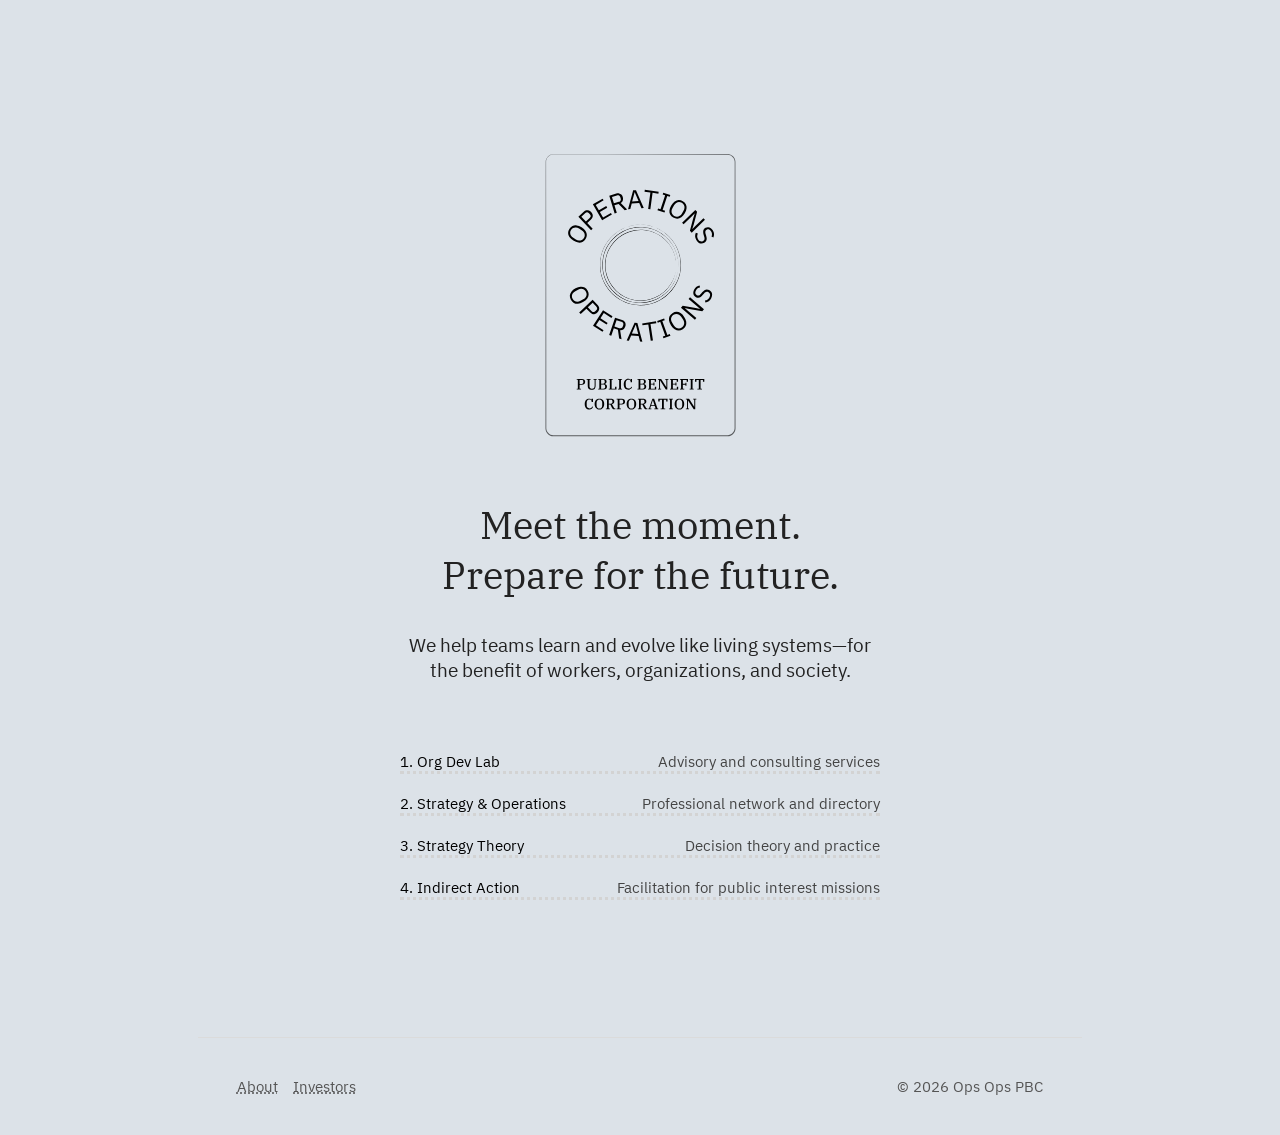
==== index.html @ 4f4b0a65 "Update Strategy Theory link description" ====
<!DOCTYPE html>
<html lang="en">
<head>
    <meta charset="UTF-8">
    <meta name="viewport" content="width=device-width, initial-scale=1.0">
    <title>Ops Ops PBC</title>
    <meta name="description" content="Ops Ops PBC helps teams learn and evolve like living systems to benefit workers, organizations, and society through systemic strategy and operations.">
    <link rel="icon" href="assets/favicon.ico" sizes="any">
    <link rel="icon" type="image/svg+xml" href="assets/favicon.svg">
    <link rel="stylesheet" href="style.css">
    <script>
        try {
            if (!localStorage.getItem('opsops_visited')) {
                document.documentElement.classList.add('fade-transitions');
                localStorage.setItem('opsops_visited', 'true');
            }
        } catch (e) {}
    </script>
</head>
<body>
    <main class="splash">
        <section class="hero">
            <a href="index.html" class="logo-container">
                <img class="logo-outline" src="assets/ops-ops-pbc-logo-double-outline.svg" alt="" aria-hidden="true">
                <img class="logo-svg logo-fade" src="assets/ops-ops-pbc-logo-double.svg" alt="Ops Ops PBC">
            </a>
        </section>
        <section class="intro">
            <div class="lead">

                <h1>Meet the moment. <br>Prepare for the future.</h1>

                <p>We help teams learn and evolve like living systems—for the benefit of workers, organizations, and society.</p>
            </div>
            <div class="projects">
                <p><a href="org-dev-lab.html">1. Org Dev Lab <span>Advisory and consulting services</span></a>
                </p>
                <p><a href="strategy-operations.html">2. Strategy & Operations <span>Professional network and directory</span></a></p>
                <p><a href="strategy-theory.html">3. Strategy Theory <span>Decision theory and practice</span></a></p>
                <p><a href="indirect-action.html">4. Indirect Action <span>Facilitation for public interest missions</span></a></p>
            </div>
        </section>
    </main>
    <footer class="">
        <section>
            <a href="about.html">About</a>
            <a href="investors.html">Investors</a>
        </section>
        <section>
            <span>© 2026 Ops Ops PBC</span>
        </section>
    </footer>
</body>
</html>
---- style.css ----
@import url('fonts/ibm-plex-sans/css/ibm-plex-sans-all.css');
@import url('fonts/ibm-plex-serif/css/ibm-plex-serif-all.css');

html {
    background: #DCE2E8;

    /* min, preferred fluid value, max */
    font-size: clamp(1rem, 0.875rem + 0.5vw, 1.2rem);
}

body {
    margin: 0;
    font-family: 'IBM Plex Sans', sans-serif;
    color: #222;
}

hr {
    margin: 2.5rem .2rem 2rem .2rem;
    background-color: none;
    border: .5px solid #D8D8D8;
}

main, footer {
    margin: 0 auto;
    margin: 0 2rem;
}

.header {
    display: flex;
    align-items: center;
    justify-content: flex-start;
    margin: 0 auto;
    max-width: 76rem;
    padding: 1.2rem 0 1.2rem 0;
    border-bottom: 1px solid #D8D8D8;
}

.header .logo-container {
    margin: 0;
    display: inline-flex;
    align-items: center;
    gap: .8rem;
    text-decoration: none;
    color: inherit;
}

.header .logo-container .logo {
    display: flex;
    align-items: center;
    width: 2.6rem;
}

.header .logo-container .logo img {
    width: 100%;
    height: auto;
    padding-top: .2rem;
}

.header .logo-text {
    align-items: center;
    line-height: 1.2;
    font-size: 1rem;
    font-weight: 400;
}

.header .logo-text span {
    padding: .6rem 0 0 .2rem;
    font-weight: 400;
    font-size: .8rem;
    color: #555;
}

.content-area {
    margin: 0 auto;
    margin-top: 6rem;
    max-width: 42rem;
}

.long-form {
    max-width: 32rem;
}

.splash {
    min-height: 48rem;
    padding-top: 4rem;
}

.hero {
    margin: 0 auto;
    margin-top: 4rem;
    max-width: 17.5rem;
    text-align: center;
}

.intro .lead {
    text-align: center;
}

.intro h1 {
    font-size: 2rem;
    font-weight: 400;
    font-family: 'IBM Plex Serif', 'IBM Plex Sans', serif;
}

.intro {
    margin: 0 auto;
    margin-top: 3rem;
    max-width: 25rem;
}

.intro p {
    font-family: 'IBM Plex Sans', sans-serif;
}

.intro .projects a {
    display: flex;
    color: #000;
    flex-direction: column;
    align-items: baseline;
    border-bottom: dotted lightgray;
    text-decoration: none;
    font-size: .8rem;

    @media (min-width: 26.25rem) {
        flex-direction: row;
        justify-content: space-between;
    }
}

.intro .projects a:hover {
    border-bottom: dotted darkgray;
}

.intro .projects {
    margin: 0 auto;
    margin-top: 3.6rem;
    max-width: 25rem;
    text-align: left;
}

.intro .projects span {
    font-size: .8rem;
    color: #444;
}

/* Logo animation */
.logo-container {
    position: relative;
    display: inline-block;
    margin: 0 auto;
    transition: transform 0.2s ease-in-out;
}

.logo-container:hover,
.logo-container:focus-visible {
    transform: rotate(-1deg);
}

.logo-container img {
    display: block;
    width: 10rem;
    max-width: 100%;
    height: auto;
    margin: 0 auto;
}

.logo-container .logo-outline {
    display: none;
}

/* Fade transition animations scoped to .fade-transitions */
.fade-transitions .logo-container .logo-outline {
    display: block;
    position: absolute;
    top: 0;
    left: 0;
    width: 100%;
    height: 100%;
    opacity: 1;
    pointer-events: none;
    animation: outlineFade 4s ease-in-out forwards;
}

.fade-transitions .logo-container .logo-svg,
.fade-transitions .logo-container .logo-fade {
    width: 12.5rem;
    opacity: 0;
    animation: logoTransition 4s ease-in-out forwards, scaleDown 2s ease-in-out 4s forwards;
}

@keyframes outlineFade {
    0%, 20% {
        opacity: 1;
    }
    80%, 100% {
        opacity: 0;
        visibility: hidden;
    }
}

@keyframes logoTransition {
    0%, 20% {
        opacity: 0;
    }
    80%, 100% {
        opacity: 1;
    }
}

@keyframes scaleDown {
    0% {
        width: 12.5rem;
        max-width: 100%;
    }
    100% {
        width: 10rem;
    }
}

.fade-transitions .intro {
    opacity: 0;
    animation: fadeIn 3s ease-in 6s forwards;
}

@keyframes fadeIn {
    0% {
        opacity: 0;
    }
    100% {
        opacity: 1;
    }
}

@media (prefers-reduced-motion: reduce) {
    .logo-container .logo-outline {
        display: none !important;
    }
    .logo-container .logo-svg,
    .logo-container .logo-fade {
        opacity: 1 !important;
        width: 10rem !important;
        max-width: 10rem !important;
        animation: none !important;
    }
    .intro,
    .fade-transitions .intro {
        opacity: 1 !important;
        animation: none !important;
    }
}

footer {
    margin: 0 auto;
    max-width: 42rem;
    margin-top: 2rem;
    padding: 2rem;
    display: flex;
    justify-content: space-between;
    border-top: 1px solid #dbdbdb;
}

footer section {
    display: flex;
    gap: .8rem;
}

footer a, footer span {
    font-size: .8rem;
    color: #555;
}

footer a {
    text-decoration: underline dotted #555;
}

footer a:hover {
    color: #222;
    text-decoration: underline dotted #222;
}
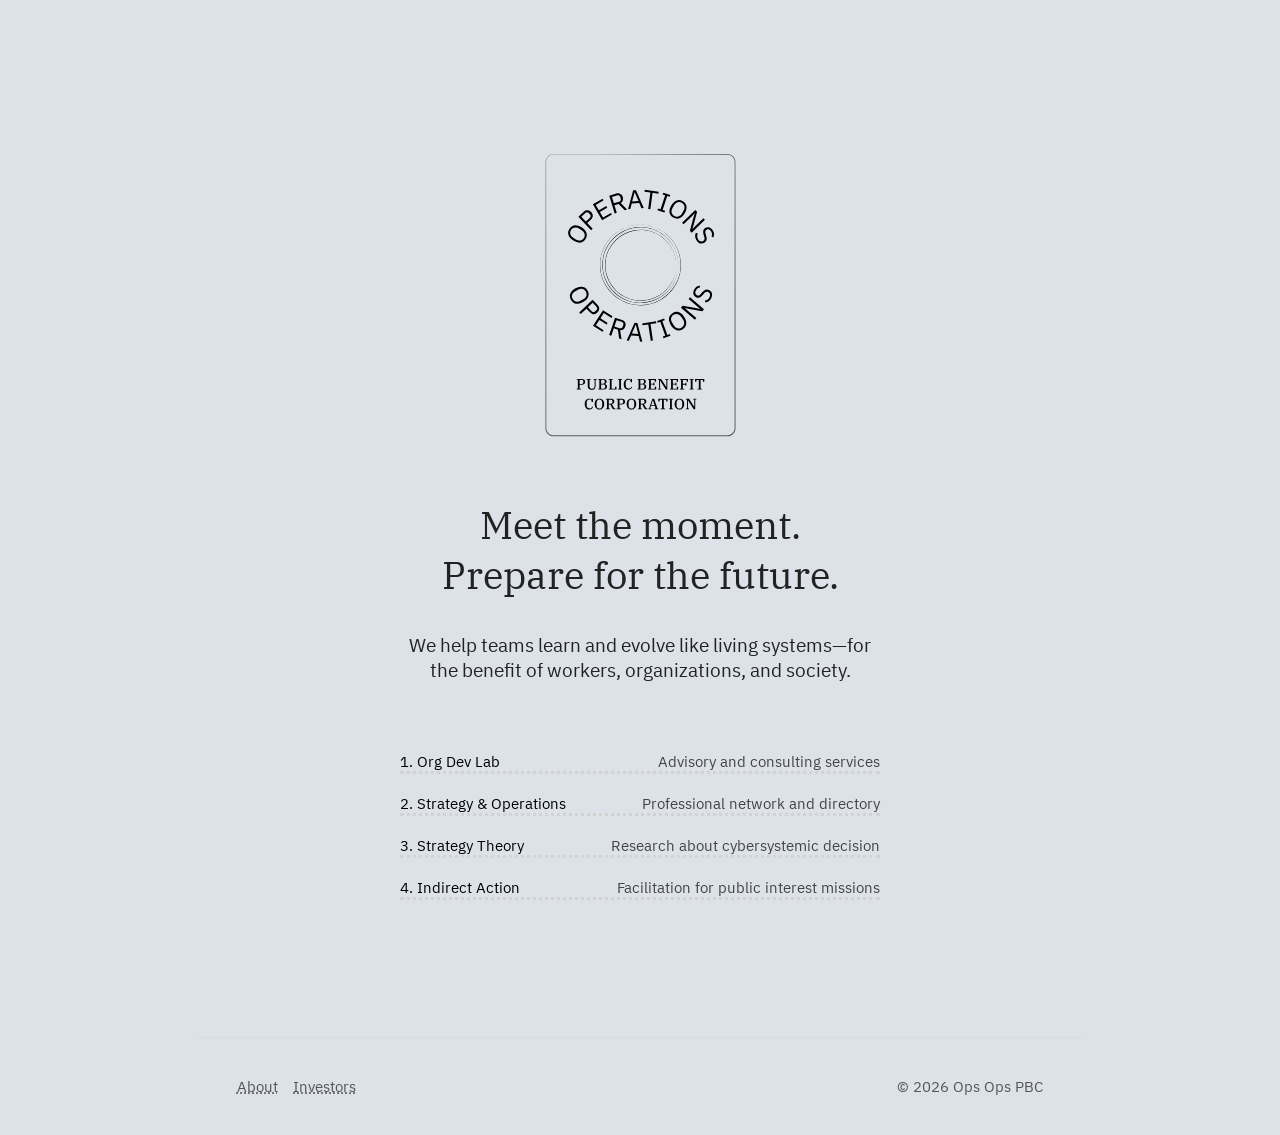
==== commit 1fc98c7b: "Update Strategy Theory description on index page" ====
--- a/index.html
+++ b/index.html
@@ -36,7 +36,7 @@
                 <p><a href="org-dev-lab.html">1. Org Dev Lab <span>Advisory and consulting services</span></a>
                 </p>
                 <p><a href="strategy-operations.html">2. Strategy & Operations <span>Professional network and directory</span></a></p>
-                <p><a href="strategy-theory.html">3. Strategy Theory <span>Decision theory and practice</span></a></p>
+                <p><a href="strategy-theory.html">3. Strategy Theory <span>Research about cybersystemic decision</span></a></p>
                 <p><a href="indirect-action.html">4. Indirect Action <span>Facilitation for public interest missions</span></a></p>
             </div>
         </section>
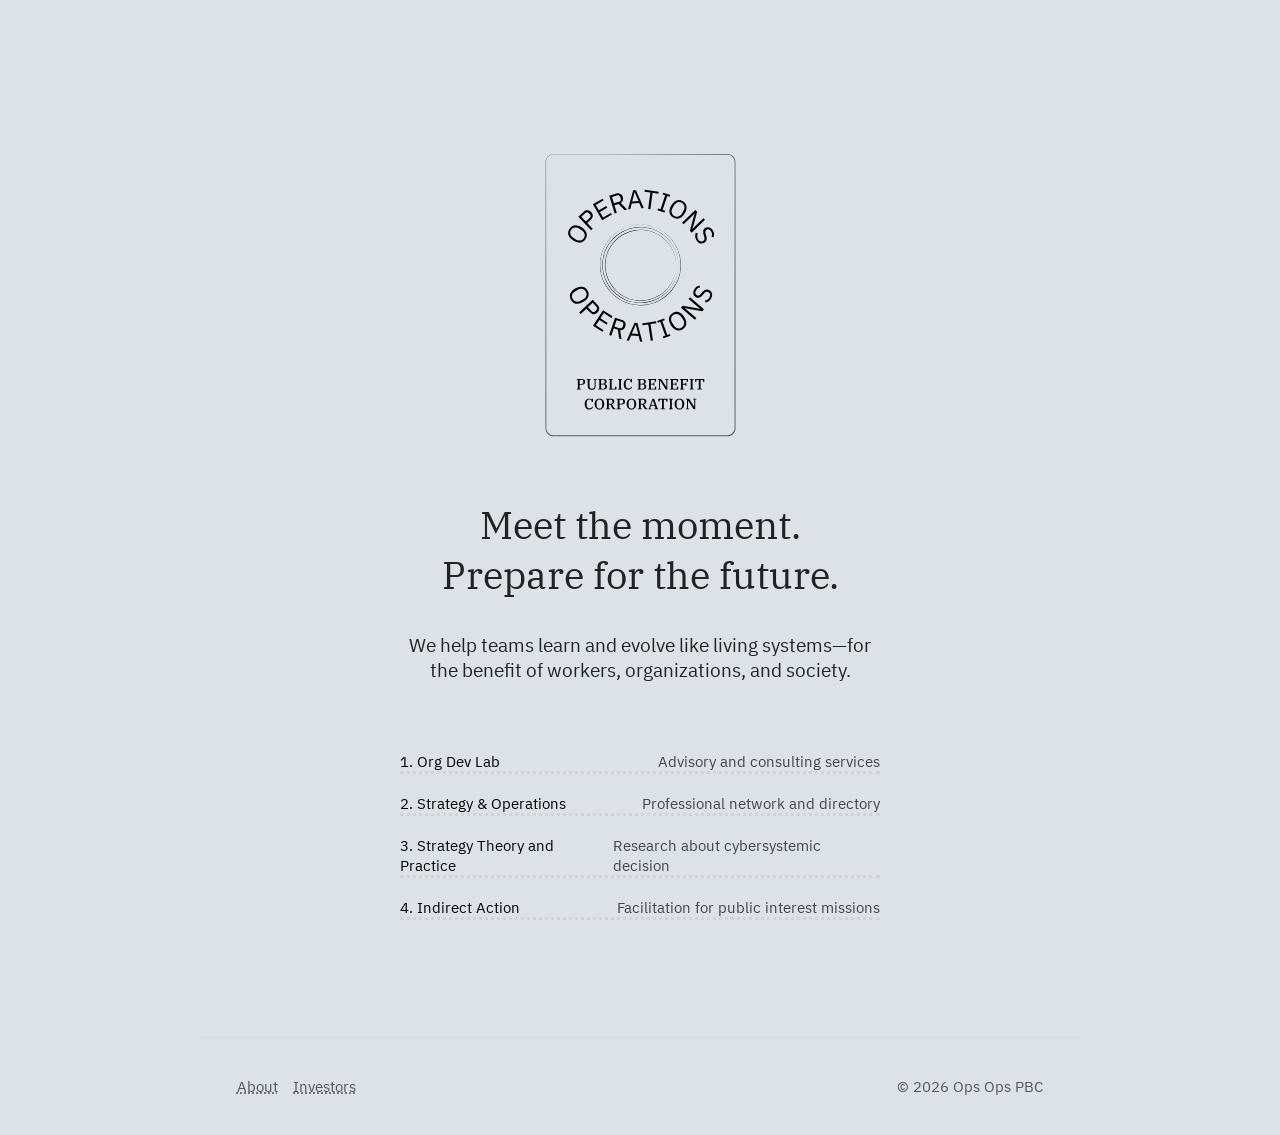
==== commit cfcf4df9: "Update Strategy Theory link text in index.html" ====
--- a/index.html
+++ b/index.html
@@ -36,7 +36,7 @@
                 <p><a href="org-dev-lab.html">1. Org Dev Lab <span>Advisory and consulting services</span></a>
                 </p>
                 <p><a href="strategy-operations.html">2. Strategy & Operations <span>Professional network and directory</span></a></p>
-                <p><a href="strategy-theory.html">3. Strategy Theory <span>Research about cybersystemic decision</span></a></p>
+                <p><a href="strategy-theory.html">3. Strategy Theory and Practice<span>Research about cybersystemic decision</span></a></p>
                 <p><a href="indirect-action.html">4. Indirect Action <span>Facilitation for public interest missions</span></a></p>
             </div>
         </section>
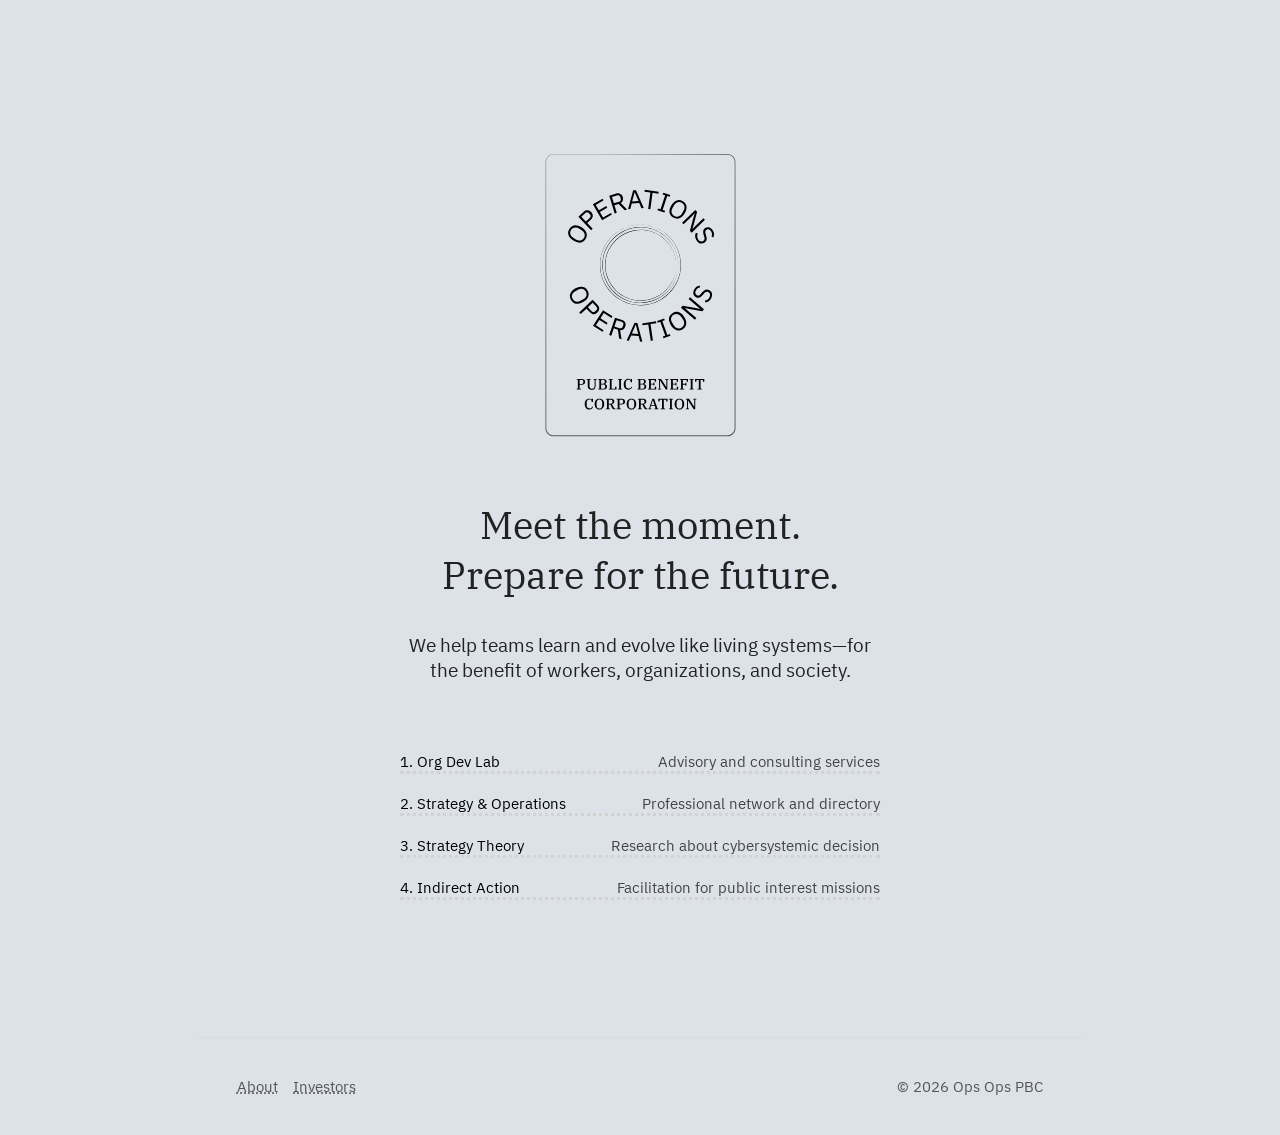
==== commit e9f9e055: "Update Strategy Theory titles and remove meta description" ====
--- a/index.html
+++ b/index.html
@@ -4,7 +4,6 @@
     <meta charset="UTF-8">
     <meta name="viewport" content="width=device-width, initial-scale=1.0">
     <title>Ops Ops PBC</title>
-    <meta name="description" content="Ops Ops PBC helps teams learn and evolve like living systems to benefit workers, organizations, and society through systemic strategy and operations.">
     <link rel="icon" href="assets/favicon.ico" sizes="any">
     <link rel="icon" type="image/svg+xml" href="assets/favicon.svg">
     <link rel="stylesheet" href="style.css">
@@ -36,7 +35,7 @@
                 <p><a href="org-dev-lab.html">1. Org Dev Lab <span>Advisory and consulting services</span></a>
                 </p>
                 <p><a href="strategy-operations.html">2. Strategy & Operations <span>Professional network and directory</span></a></p>
-                <p><a href="strategy-theory.html">3. Strategy Theory and Practice<span>Research about cybersystemic decision</span></a></p>
+                <p><a href="strategy-theory.html">3. Strategy Theory<span>Research about cybersystemic decision</span></a></p>
                 <p><a href="indirect-action.html">4. Indirect Action <span>Facilitation for public interest missions</span></a></p>
             </div>
         </section>
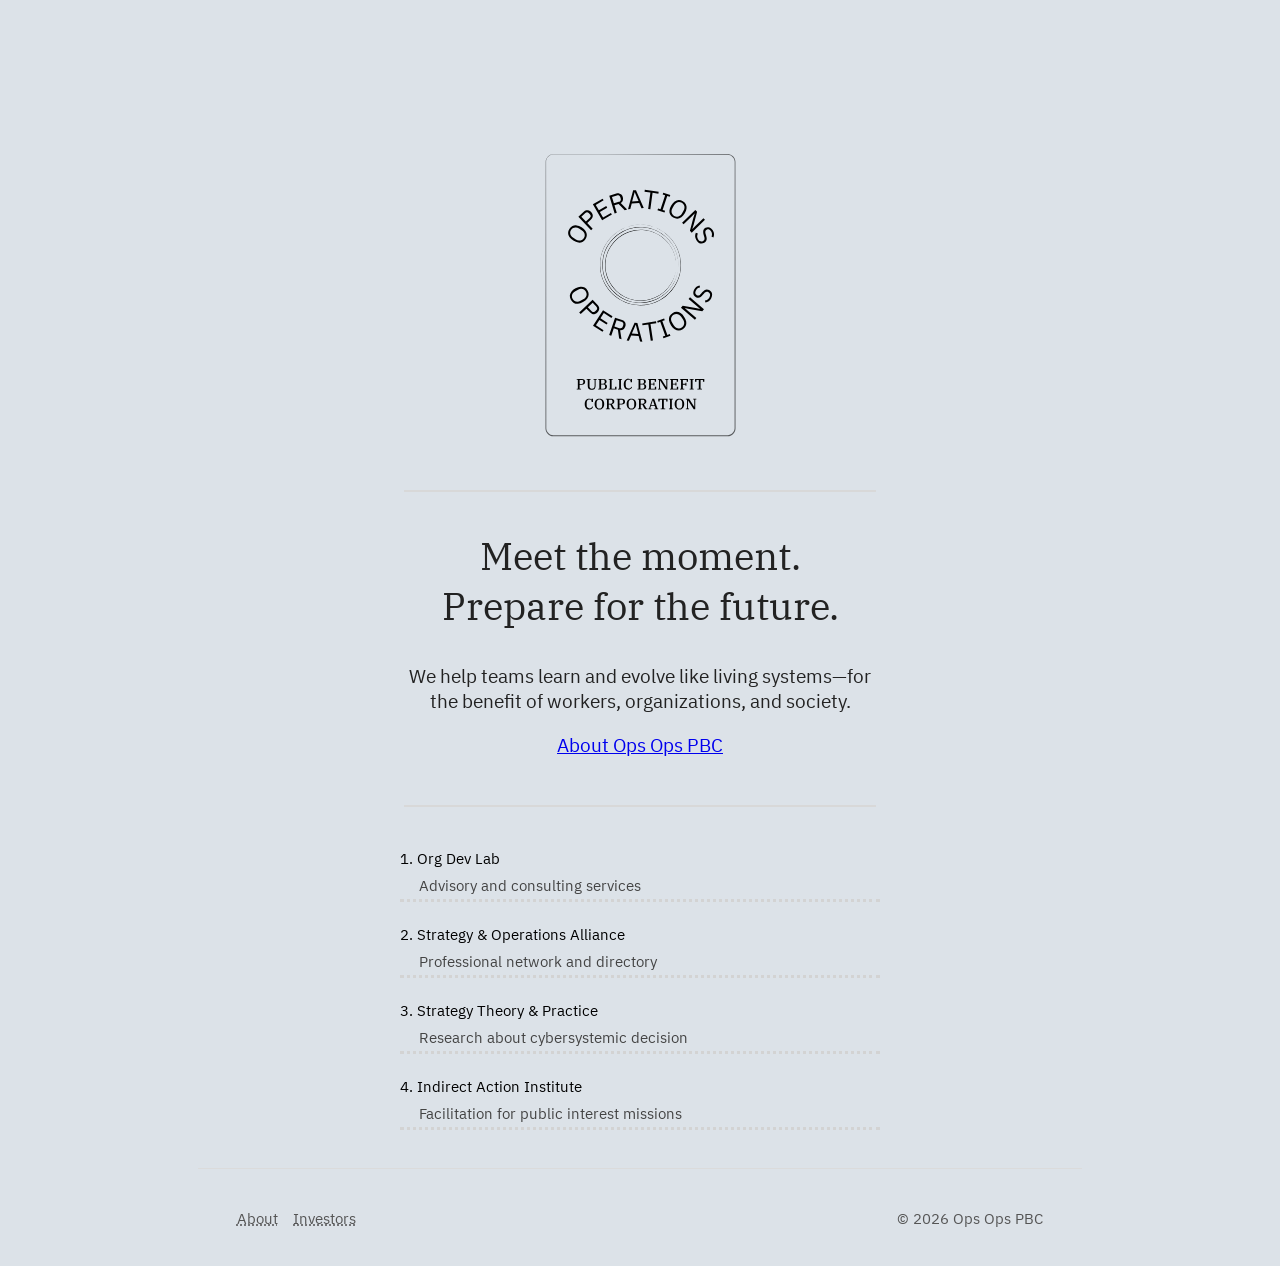
==== commit fbaa52cb: "Update site copy, initiative names, and layout Refine messaging across landing and initiative pages," ====
--- a/index.html
+++ b/index.html
@@ -26,17 +26,19 @@
         </section>
         <section class="intro">
             <div class="lead">
-
+                <hr>
                 <h1>Meet the moment. <br>Prepare for the future.</h1>
 
                 <p>We help teams learn and evolve like living systems—for the benefit of workers, organizations, and society.</p>
+                <p><a href="about.html">About Ops Ops PBC</a></p>
+                <hr>
             </div>
             <div class="projects">
                 <p><a href="org-dev-lab.html">1. Org Dev Lab <span>Advisory and consulting services</span></a>
                 </p>
-                <p><a href="strategy-operations.html">2. Strategy & Operations <span>Professional network and directory</span></a></p>
-                <p><a href="strategy-theory.html">3. Strategy Theory<span>Research about cybersystemic decision</span></a></p>
-                <p><a href="indirect-action.html">4. Indirect Action <span>Facilitation for public interest missions</span></a></p>
+                <p><a href="strategy-operations.html">2. Strategy & Operations Alliance <span>Professional network and directory</span></a></p>
+                <p><a href="strategy-theory.html">3. Strategy Theory & Practice<span>Research about cybersystemic decision</span></a></p>
+                <p><a href="indirect-action.html">4. Indirect Action Institute <span>Facilitation for public interest missions</span></a></p>
             </div>
         </section>
     </main>
--- a/style.css
+++ b/style.css
@@ -88,7 +88,7 @@
 .hero {
     margin: 0 auto;
     margin-top: 4rem;
-    max-width: 17.5rem;
+    max-width: 25rem;
     text-align: center;
 }
 
@@ -104,7 +104,7 @@
 
 .intro {
     margin: 0 auto;
-    margin-top: 3rem;
+    margin-top: 2rem;
     max-width: 25rem;
 }
 
@@ -120,11 +120,6 @@
     border-bottom: dotted lightgray;
     text-decoration: none;
     font-size: .8rem;
-
-    @media (min-width: 26.25rem) {
-        flex-direction: row;
-        justify-content: space-between;
-    }
 }
 
 .intro .projects a:hover {
@@ -133,14 +128,17 @@
 
 .intro .projects {
     margin: 0 auto;
-    margin-top: 3.6rem;
+    margin-top: 2rem;
     max-width: 25rem;
     text-align: left;
+    line-height: 1.4em;
 }
 
 .intro .projects span {
     font-size: .8rem;
     color: #444;
+    padding-left: 1rem;
+
 }
 
 /* Logo animation */
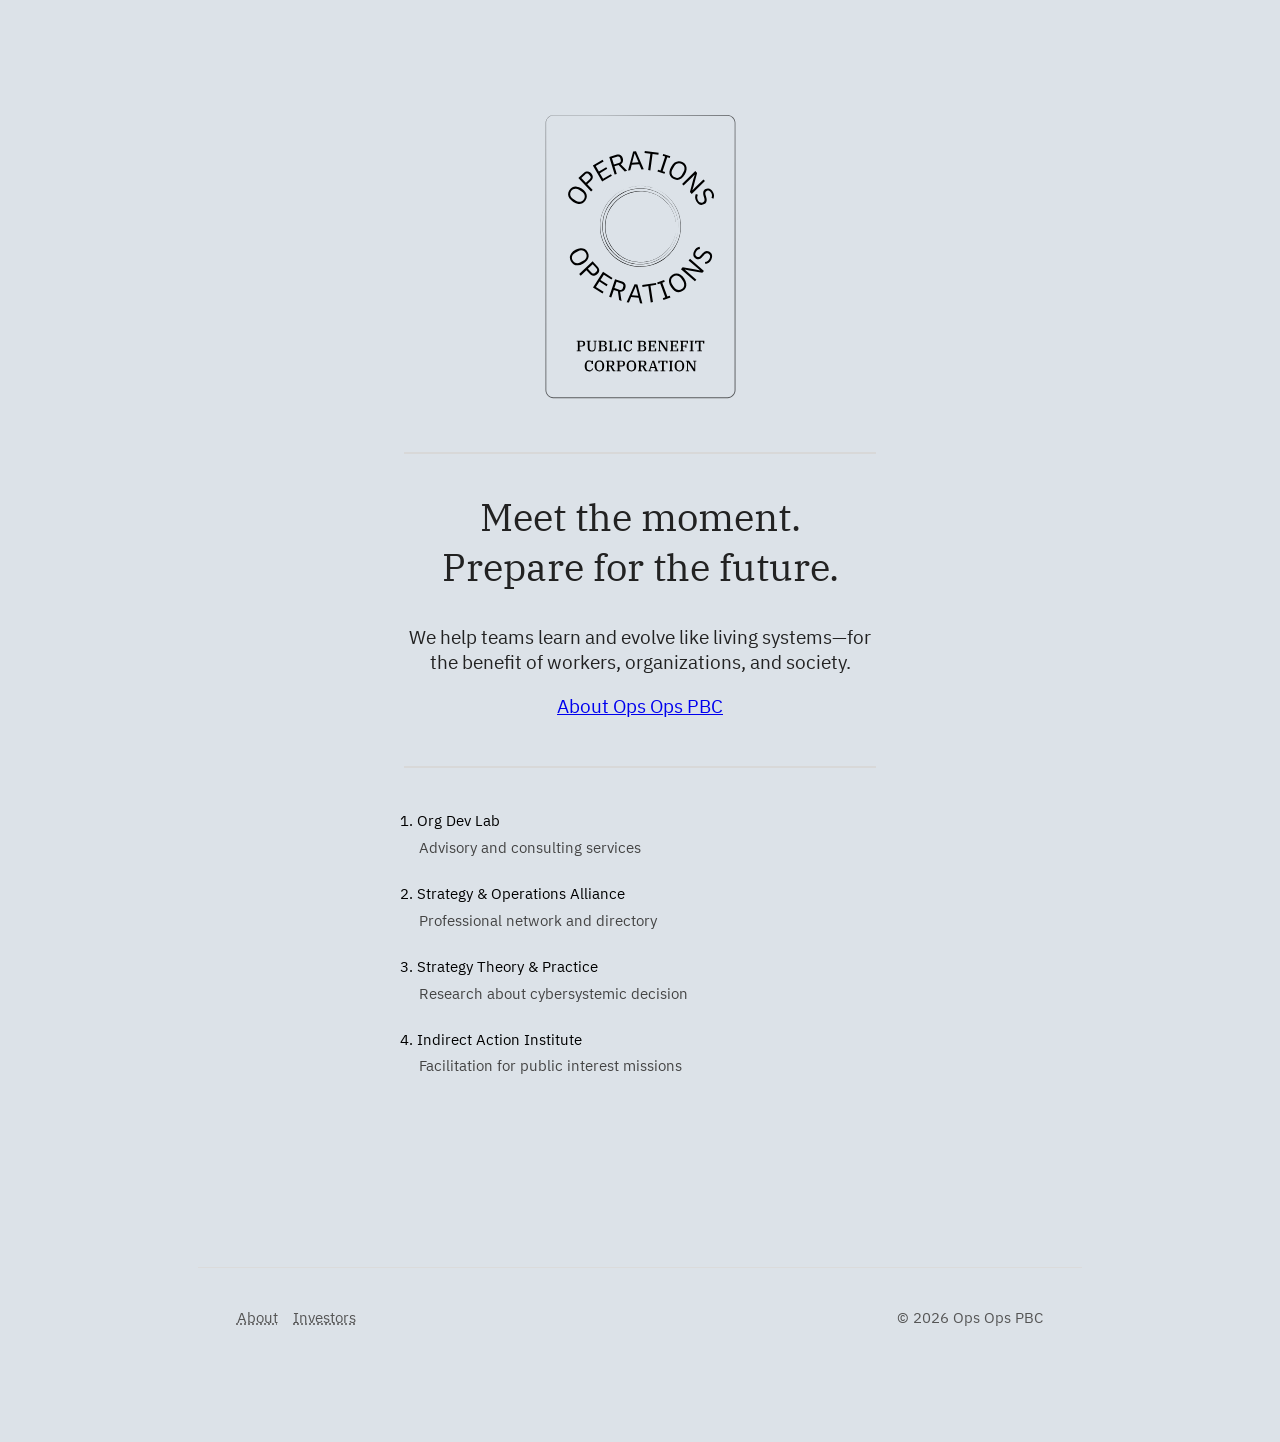
==== commit 56ecd947: "Hide outline logo and increase splash min-height" ====
--- a/index.html
+++ b/index.html
@@ -20,7 +20,7 @@
     <main class="splash">
         <section class="hero">
             <a href="index.html" class="logo-container">
-                <img class="logo-outline" src="assets/ops-ops-pbc-logo-double-outline.svg" alt="" aria-hidden="true">
+                <img class="logo-outline" src="assets/ops-ops-pbc-logo-double-outline.svg" alt="" aria-hidden="true" hidden>
                 <img class="logo-svg logo-fade" src="assets/ops-ops-pbc-logo-double.svg" alt="Ops Ops PBC">
             </a>
         </section>
--- a/style.css
+++ b/style.css
@@ -31,7 +31,7 @@
     justify-content: flex-start;
     margin: 0 auto;
     max-width: 76rem;
-    padding: 1.2rem 0 1.2rem 0;
+    padding: .8rem 0 .8rem 0;
     border-bottom: 1px solid #D8D8D8;
 }
 
@@ -39,7 +39,7 @@
     margin: 0;
     display: inline-flex;
     align-items: center;
-    gap: .8rem;
+    gap: .6rem;
     text-decoration: none;
     color: inherit;
 }
@@ -47,32 +47,33 @@
 .header .logo-container .logo {
     display: flex;
     align-items: center;
-    width: 2.6rem;
+    width: 1.8rem;
 }
 
 .header .logo-container .logo img {
     width: 100%;
     height: auto;
-    padding-top: .2rem;
 }
 
 .header .logo-text {
     align-items: center;
-    line-height: 1.2;
-    font-size: 1rem;
-    font-weight: 400;
+    line-height: 1;
+    font-size: .8rem;
+    font-weight: 600;
+    color: #393a3b;
 }
 
 .header .logo-text span {
     padding: .6rem 0 0 .2rem;
     font-weight: 400;
-    font-size: .8rem;
+    font-size: .6rem;
     color: #555;
+    font-family: 'IBM Plex Serif', 'IBM Plex Sans', serif;
 }
 
 .content-area {
     margin: 0 auto;
-    margin-top: 6rem;
+    margin-top: 4rem;
     max-width: 42rem;
 }
 
@@ -81,13 +82,13 @@
 }
 
 .splash {
-    min-height: 48rem;
+    min-height: 56rem;
     padding-top: 4rem;
 }
 
 .hero {
     margin: 0 auto;
-    margin-top: 4rem;
+    margin-top: 2rem;
     max-width: 25rem;
     text-align: center;
 }
@@ -117,13 +118,13 @@
     color: #000;
     flex-direction: column;
     align-items: baseline;
-    border-bottom: dotted lightgray;
+    border-bottom: dotted lightgray 0px;
     text-decoration: none;
     font-size: .8rem;
 }
 
 .intro .projects a:hover {
-    border-bottom: dotted darkgray;
+    border-bottom: dotted darkgray 0px;
 }
 
 .intro .projects {
@@ -149,8 +150,8 @@
     transition: transform 0.2s ease-in-out;
 }
 
-.logo-container:hover,
-.logo-container:focus-visible {
+.splash .logo-container:hover,
+.splash .logo-container:focus-visible {
     transform: rotate(-1deg);
 }
 
@@ -250,7 +251,8 @@
 footer {
     margin: 0 auto;
     max-width: 42rem;
-    margin-top: 2rem;
+    margin-top: 6rem;
+    margin-bottom: 4rem;
     padding: 2rem;
     display: flex;
     justify-content: space-between;
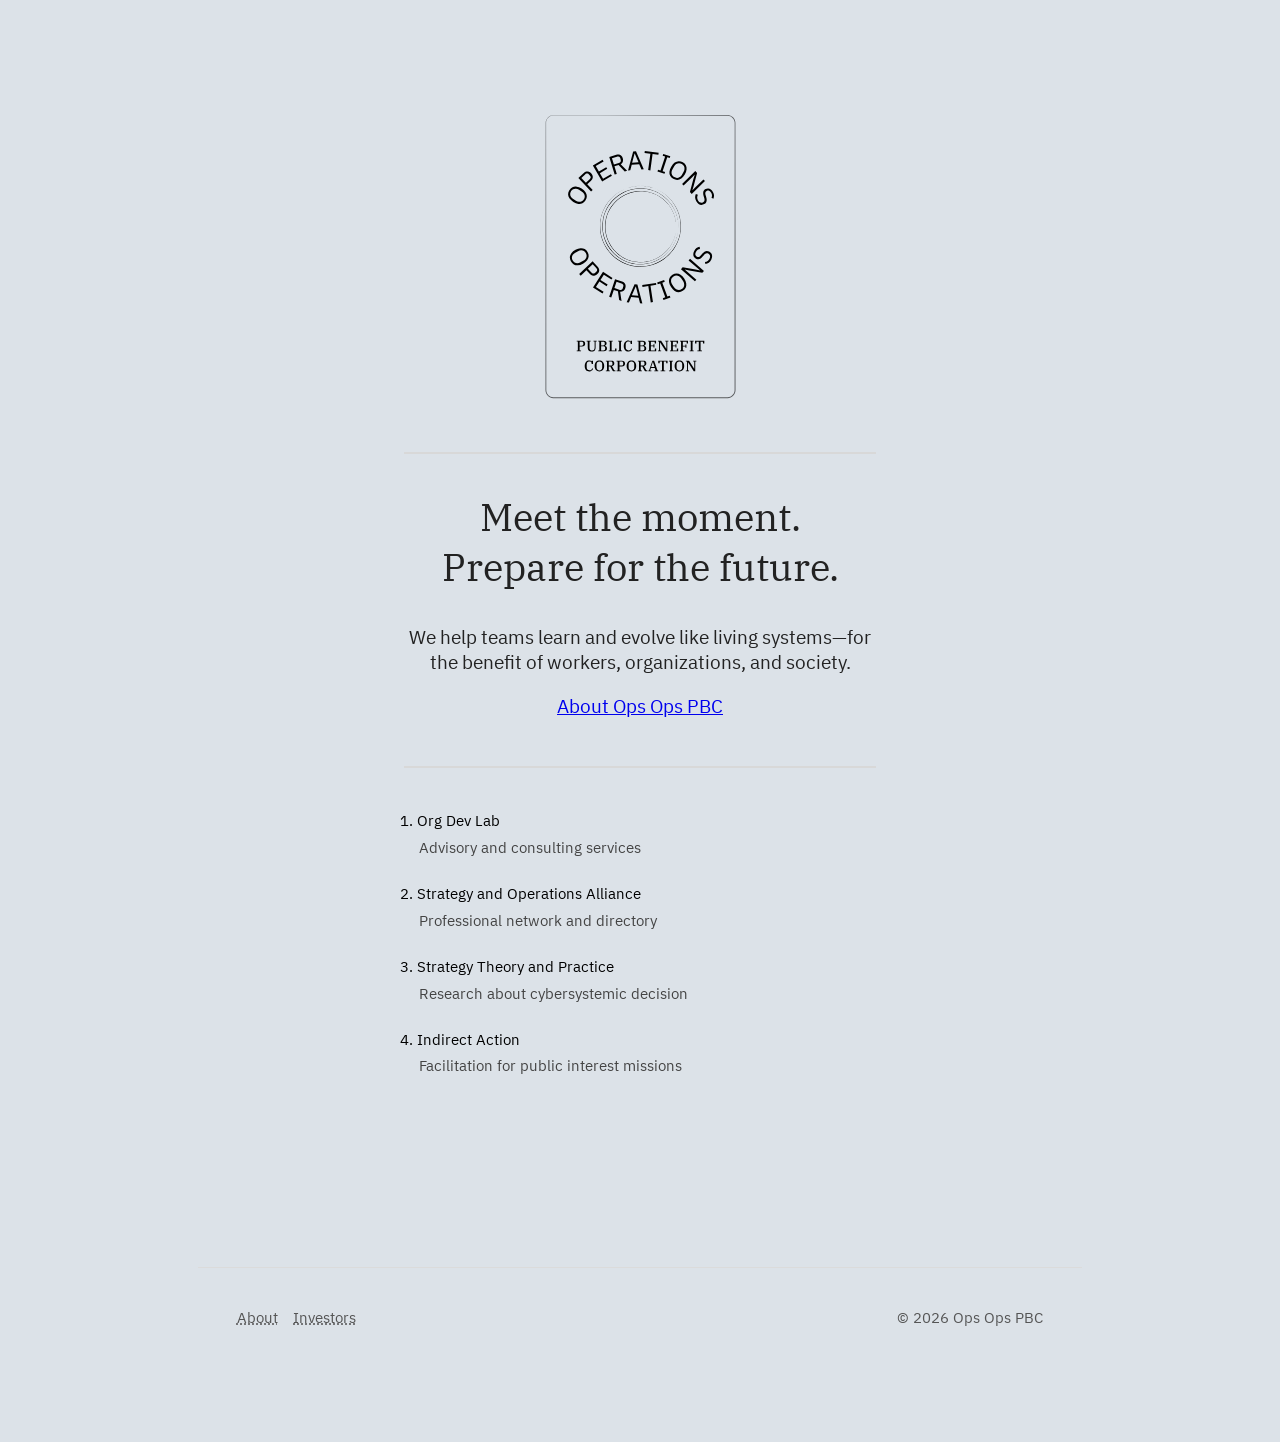
==== commit 7b763b3e: "Update project titles in index navigation" ====
--- a/index.html
+++ b/index.html
@@ -36,9 +36,9 @@
             <div class="projects">
                 <p><a href="org-dev-lab.html">1. Org Dev Lab <span>Advisory and consulting services</span></a>
                 </p>
-                <p><a href="strategy-operations.html">2. Strategy & Operations Alliance <span>Professional network and directory</span></a></p>
-                <p><a href="strategy-theory.html">3. Strategy Theory & Practice<span>Research about cybersystemic decision</span></a></p>
-                <p><a href="indirect-action.html">4. Indirect Action Institute <span>Facilitation for public interest missions</span></a></p>
+                <p><a href="strategy-operations.html">2. Strategy and Operations Alliance <span>Professional network and directory</span></a></p>
+                <p><a href="strategy-theory.html">3. Strategy Theory and Practice<span>Research about cybersystemic decision</span></a></p>
+                <p><a href="indirect-action.html">4. Indirect Action <span>Facilitation for public interest missions</span></a></p>
             </div>
         </section>
     </main>
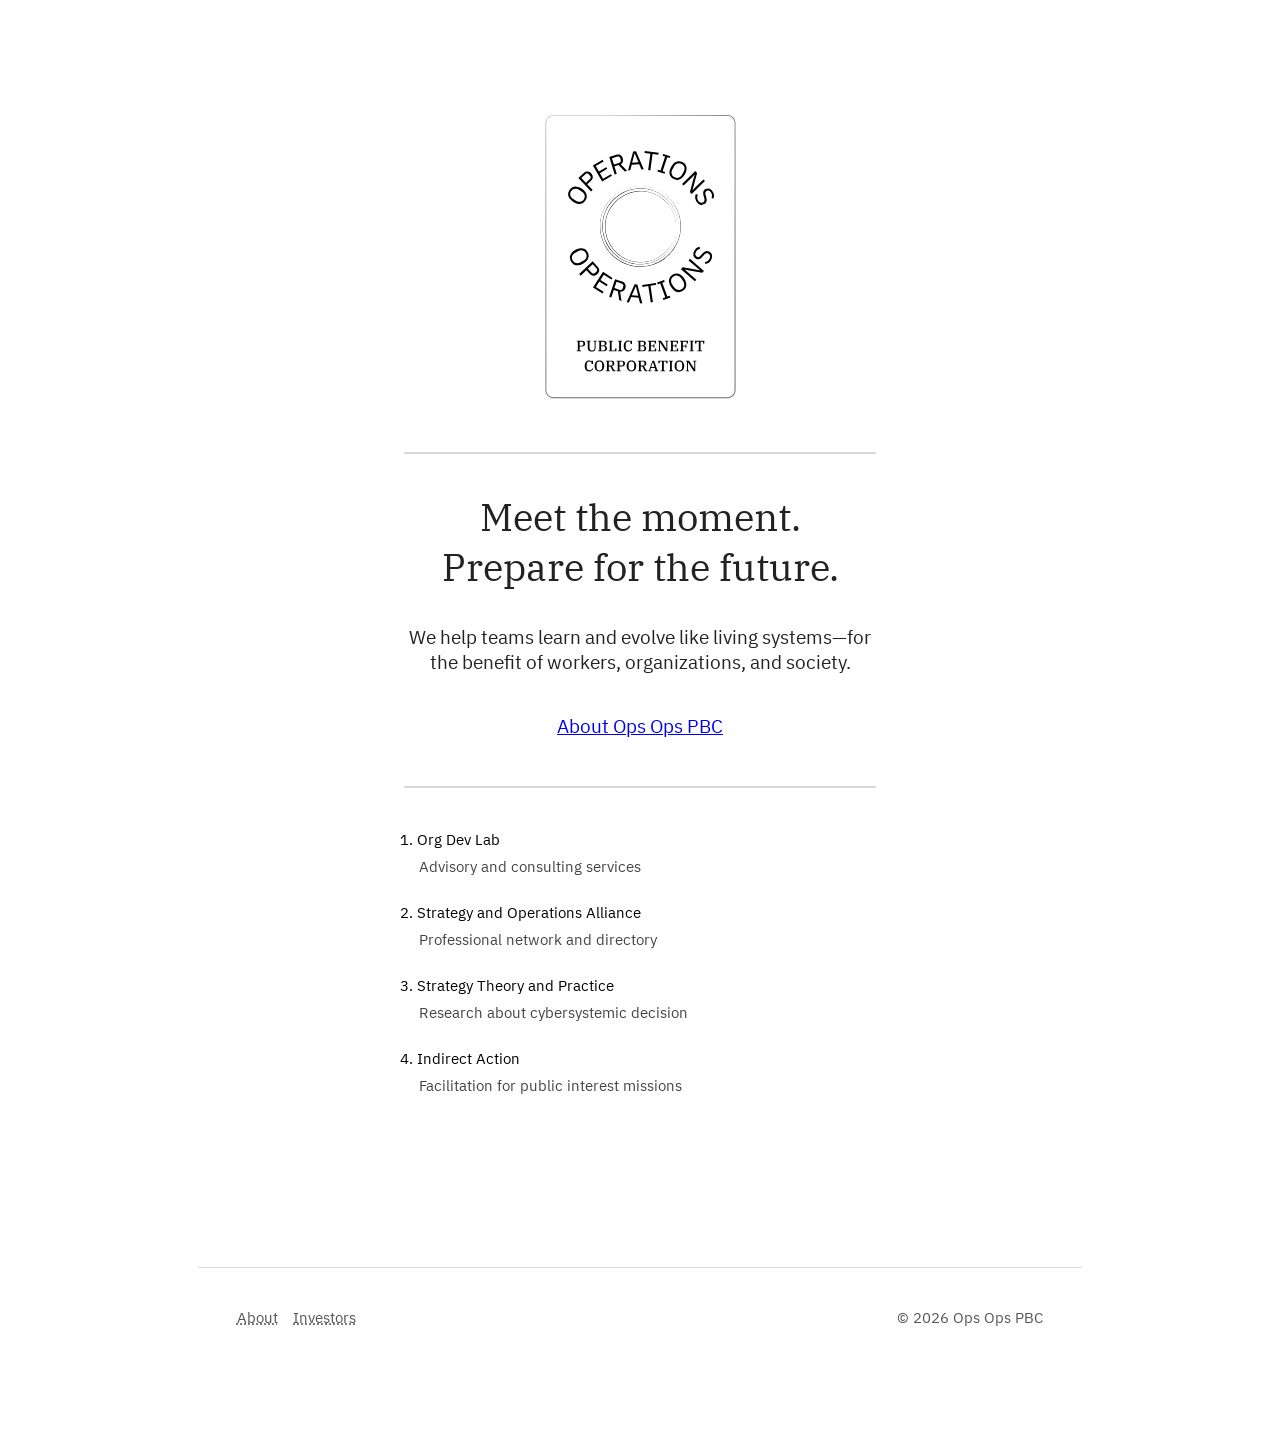
==== commit 5dd861de: "Add button style and update initiative descriptions" ====
--- a/index.html
+++ b/index.html
@@ -30,7 +30,7 @@
                 <h1>Meet the moment. <br>Prepare for the future.</h1>
 
                 <p>We help teams learn and evolve like living systems—for the benefit of workers, organizations, and society.</p>
-                <p><a href="about.html">About Ops Ops PBC</a></p>
+                <p><a href="about.html" class="btn">About Ops Ops PBC</a></p>
                 <hr>
             </div>
             <div class="projects">
--- a/style.css
+++ b/style.css
@@ -2,7 +2,9 @@
 @import url('fonts/ibm-plex-serif/css/ibm-plex-serif-all.css');
 
 html {
+    /*
     background: #DCE2E8;
+    */
 
     /* min, preferred fluid value, max */
     font-size: clamp(1rem, 0.875rem + 0.5vw, 1.2rem);
@@ -25,10 +27,15 @@
     margin: 0 2rem;
 }
 
+.btn {
+    display:inline-block;
+    margin-top: 1rem;
+}
+
 .header {
     display: flex;
     align-items: center;
-    justify-content: flex-start;
+    justify-content: space-between;
     margin: 0 auto;
     max-width: 76rem;
     padding: .8rem 0 .8rem 0;
@@ -69,6 +76,17 @@
     font-size: .6rem;
     color: #555;
     font-family: 'IBM Plex Serif', 'IBM Plex Sans', serif;
+}
+
+.logo-area {
+    display: inline-flex;
+}
+
+.primary-nav a {
+    color: #555;
+    font-size: .8rem;
+    text-decoration: none;
+    padding: 0 0 0 1rem;
 }
 
 .content-area {
